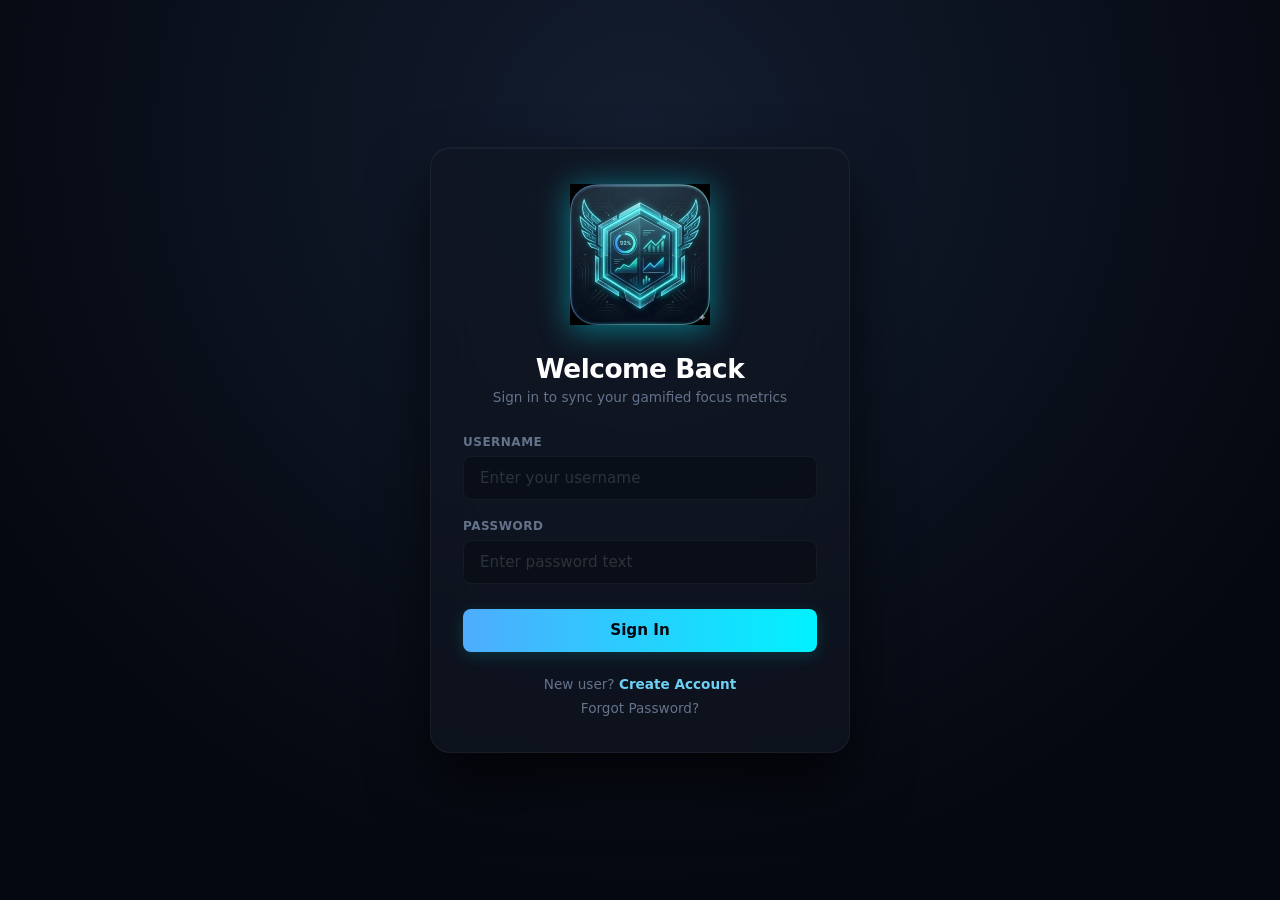
==== pages/auth/auth.html @ 0d452c5f "Creation of fully responsive Landing page, Authentication screen, and Dashboard" ====
<!DOCTYPE html>
<html lang="en">
<head>
    <meta charset="UTF-8">
    <meta name="viewport" content="width=device-width, initial-scale=1.0">
    <title>Authentication - CogniPlan</title>
    <link rel="stylesheet" href="auth-style.css">
</head>
<body>
    <div class="auth-container">
        <!-- Module 1: Sign In View Panel -->
        <div class="glass-card auth-card" id="card-signin">
            
            <!-- High-Fidelity App Icon Asset Container -->
            <div class="app-brand-icon-container">
                <img src="../../assets/logo.jpg" alt="CogniPlan App Icon" class="app-brand-logo-img">
            </div>

            <h2 class="auth-title">Welcome Back</h2>
            <p class="auth-subtitle">Sign in to sync your gamified focus metrics</p>
            
            <form class="auth-form" onsubmit="executeSignIn(event)">
                <div class="input-container">
                    <label for="login-user">Username</label>
                    <input type="text" id="login-user" required placeholder="Enter your username" autocomplete="off">
                </div>
                <div class="input-container">
                    <label for="login-pass">Password</label>
                    <input type="password" id="login-pass" required placeholder="Enter password text">
                </div>
                <button type="submit" class="btn-gradient">Sign In</button>
            </form>

            <div class="auth-links">
                <p>New user? <span class="link-accent" onclick="toggleAuthView('card-signup')">Create Account</span></p>
                <p><span class="link-muted" onclick="toggleAuthView('card-reset')">Forgot Password?</span></p>
            </div>
        </div>

        <!-- Module 2: Create Account View Panel -->
        <div class="glass-card auth-card hidden" id="card-signup">
            
            <div class="shield-badge-container">
                <div class="badge-layout-engine">
                    <div class="badge-wing wing-left">
                        <span class="feather-leaf f1"></span>
                        <span class="feather-leaf f2"></span>
                        <span class="feather-leaf f3"></span>
                    </div>
                    <div class="shield-hex-glow-wrap">
                        <div class="shield-hex-outer">
                            <div class="shield-hex-inner">
                                <div class="shield-hex-bevel">
                                    <div class="shield-internal-crest">
                                        <span class="badge-icon-graphics">✨</span>
                                    </div>
                                </div>
                            </div>
                        </div>
                    </div>
                    <div class="badge-wing wing-right">
                        <span class="feather-leaf f1"></span>
                        <span class="feather-leaf f2"></span>
                        <span class="feather-leaf f3"></span>
                    </div>
                </div>
            </div>

            <h2 class="auth-title">Create Account</h2>
            <p class="auth-subtitle">Initialize your workspace profile metrics</p>
            
            <form class="auth-form" onsubmit="executeSignUp(event)">
                <div class="input-container">
                    <label for="reg-name">Full Name</label>
                    <input type="text" id="reg-name" required placeholder="Your full name">
                </div>
                <div class="input-container">
                    <label for="reg-user">Username / Email</label>
                    <input type="text" id="reg-user" required placeholder="Choose identifier account">
                </div>
                <div class="input-container">
                    <label for="reg-pass">Password</label>
                    <input type="password" id="reg-pass" required placeholder="Create secure password key">
                </div>
                <div class="input-container">
                    <label for="reg-confirm">Confirm Password</label>
                    <input type="password" id="reg-confirm" required placeholder="Repeat secure password key">
                </div>
                <button type="submit" class="btn-gradient">Sign Up</button>
            </form>

            <div class="auth-links">
                <p>Already have an account? <span class="link-accent" onclick="toggleAuthView('card-signin')">Sign In</span></p>
            </div>
        </div>

        <!-- Module 3: Reset Password View Panel -->
        <div class="glass-card auth-card hidden" id="card-reset">
            
            <div class="shield-badge-container">
                <div class="badge-layout-engine">
                    <div class="badge-wing wing-left">
                        <span class="feather-leaf f1"></span>
                        <span class="feather-leaf f2"></span>
                        <span class="feather-leaf f3"></span>
                    </div>
                    <div class="shield-hex-glow-wrap">
                        <div class="shield-hex-outer">
                            <div class="shield-hex-inner">
                                <div class="shield-hex-bevel">
                                    <div class="shield-internal-crest">
                                        <span class="badge-icon-graphics">🔄</span>
                                    </div>
                                </div>
                            </div>
                        </div>
                    </div>
                    <div class="badge-wing wing-right">
                        <span class="feather-leaf f1"></span>
                        <span class="feather-leaf f2"></span>
                        <span class="feather-leaf f3"></span>
                    </div>
                </div>
            </div>

            <h2 class="auth-title">Reset Password</h2>
            <p class="auth-subtitle">Verify address parameters to update your secure access vector</p>
            
            <form class="auth-form" onsubmit="executeReset(event)">
                <div class="input-container">
                    <label for="reset-mail">Email Address</label>
                    <input type="email" id="reset-mail" required placeholder="account@example.com">
                </div>
                <button type="submit" class="btn-gradient">Send Recovery Code</button>
            </form>

            <div class="auth-links">
                <p><span class="link-accent" onclick="toggleAuthView('card-signin')">Return to Sign In</span></p>
            </div>
        </div>
    </div>
    <script src="auth-script.js"></script>
</body>
</html>
---- pages/auth/auth-style.css ----
:root {
    --bg-dark-core: #050810;
    --card-surface: rgba(17, 22, 34, 0.7);
    --border-glass: rgba(255, 255, 255, 0.05);
    --text-primary: #ffffff;
    --text-muted: #64738c;
    --neon-cyan: #aaffec;
    --neon-blue: #6dd1f5;
    --input-bg: rgba(9, 13, 21, 0.65);
}

* {
    margin: 0;
    padding: 0;
    box-sizing: border-box;
    font-family: 'Segoe UI', system-ui, -apple-system, sans-serif;
}

body {
    background-color: var(--bg-dark-core);
    background-image: radial-gradient(circle at 50% 15%, #131d2f 0%, var(--bg-dark-core) 75%);
    color: var(--text-primary);
    min-height: 100vh;
    display: flex;
    justify-content: center;
    align-items: center;
    padding: 2rem 1rem;
    overflow-x: hidden;
}

.auth-container {
    width: 100%;
    max-width: 420px;
    position: relative;
    display: flex;
    justify-content: center;
    align-items: center;
}

/* Glassmorphism Panel Platform Core */
.glass-card {
    background: var(--card-surface);
    backdrop-filter: blur(24px);
    -webkit-backdrop-filter: blur(24px);
    border: 1px solid var(--border-glass);
    border-radius: 20px;
    box-shadow: 0 30px 60px rgba(0, 0, 0, 0.65), 
                inset 0 1px 1px rgba(255, 255, 255, 0.05);
}

.auth-card {
    width: 100%;
    padding: 2.25rem 2rem;
    display: flex;
    flex-direction: column;
    animation: scaleFadeIn 0.35s cubic-bezier(0.16, 1, 0.3, 1);
}

/* App Brand Icon Image Layout Profile */
.app-brand-icon-container {
    display: flex;
    justify-content: center;
    align-items: center;
    width: 100%;
    margin-bottom: 1.75rem;
    position: relative;
}

.app-brand-logo-img {
    width: 140px;
    height: auto;
    object-fit: contain;
    /* Implements the high-intensity neon tech glow shell onto the raw alpha channels of the graphic transparent layer */
    filter: drop-shadow(0 4px 16px rgba(0, 242, 254, 0.45));
    transition: transform 0.3s cubic-bezier(0.16, 1, 0.3, 1);
}

/* Subtle hover interaction adding deep-focus responsiveness */
.app-brand-logo-img:hover {
    transform: scale(1.03);
    filter: drop-shadow(0 6px 20px rgba(0, 242, 254, 0.6));
}

/* Typography Parameters */
.auth-title {
    font-size: 1.65rem;
    font-weight: 700;
    text-align: center;
    margin-bottom: 0.25rem;
    letter-spacing: -0.5px;
}

.auth-subtitle {
    color: var(--text-muted);
    font-size: 0.85rem;
    text-align: center;
    margin-bottom: 1.75rem;
    line-height: 1.4;
}

.auth-form {
    display: flex;
    flex-direction: column;
    gap: 1.15rem;
}

.input-container {
    display: flex;
    flex-direction: column;
    gap: 0.45rem;
}

.input-container label {
    font-size: 0.75rem;
    font-weight: 600;
    color: var(--text-muted);
    text-transform: uppercase;
    letter-spacing: 0.5px;
}

.input-container input {
    background-color: var(--input-bg);
    border: 1px solid var(--border-glass);
    border-radius: 8px;
    padding: 0.75rem 1rem;
    color: var(--text-primary);
    font-size: 0.95rem;
    outline: none;
    transition: border-color 0.2s, box-shadow 0.2s;
}

.input-container input:focus {
    border-color: #6dd1f5;
    box-shadow: 0 0 10px rgba(109, 209, 245, 0.2);
}

.input-container input::placeholder {
    color: rgba(255, 255, 255, 0.15);
}

/* Fluid Call-To-Action Gradient Button Controls */
.btn-gradient {
    background: linear-gradient(90deg, #4facfe 0%, #00f2fe 100%);
    color: #050810;
    border: none;
    border-radius: 8px;
    padding: 0.8rem;
    font-size: 0.95rem;
    font-weight: 700;
    cursor: pointer;
    margin-top: 0.4rem;
    box-shadow: 0 4px 15px rgba(0, 242, 254, 0.15);
    transition: transform 0.2s, box-shadow 0.2s;
}

.btn-gradient:hover {
    transform: translateY(-1px);
    box-shadow: 0 6px 18px rgba(0, 242, 254, 0.25);
}

.auth-links {
    margin-top: 1.5rem;
    text-align: center;
    display: flex;
    flex-direction: column;
    gap: 0.5rem;
    font-size: 0.85rem;
    color: var(--text-muted);
}

.link-accent {
    color: #6dd1f5;
    cursor: pointer;
    font-weight: 600;
}

.link-accent:hover {
    text-decoration: underline;
}

.link-muted {
    cursor: pointer;
}

.link-muted:hover {
    color: var(--text-primary);
}

.hidden {
    display: none !important;
}

@keyframes scaleFadeIn {
    from { opacity: 0; transform: scale(0.97) translateY(4px); }
    to { opacity: 1; transform: scale(1) translateY(0); }
}

/* Center Branding Geometry Layout */
.brand-crest-center-graphic {
    position: relative;
    width: 100%;
    height: 100%;
    display: flex;
    justify-content: center;
    align-items: center;
}

.crest-mini-ring {
    width: 22px;
    height: 22px;
    border: 2px solid rgba(255, 255, 255, 0.85);
    border-radius: 50%;
    box-shadow: 0 0 8px rgba(255, 255, 255, 0.4);
    display: flex;
    justify-content: center;
    align-items: center;
}

.crest-mini-ring::after {
    content: '92%';
    font-size: 0.55rem;
    font-weight: 800;
    color: #ffffff;
    font-family: sans-serif;
}

.crest-pulse-line {
    position: absolute;
    width: 14px;
    height: 10px;
    border-bottom: 2px solid #ffffff;
    border-right: 2px solid #ffffff;
    transform: rotate(-45deg) translate(2px, -2px);
    opacity: 0.9;
}
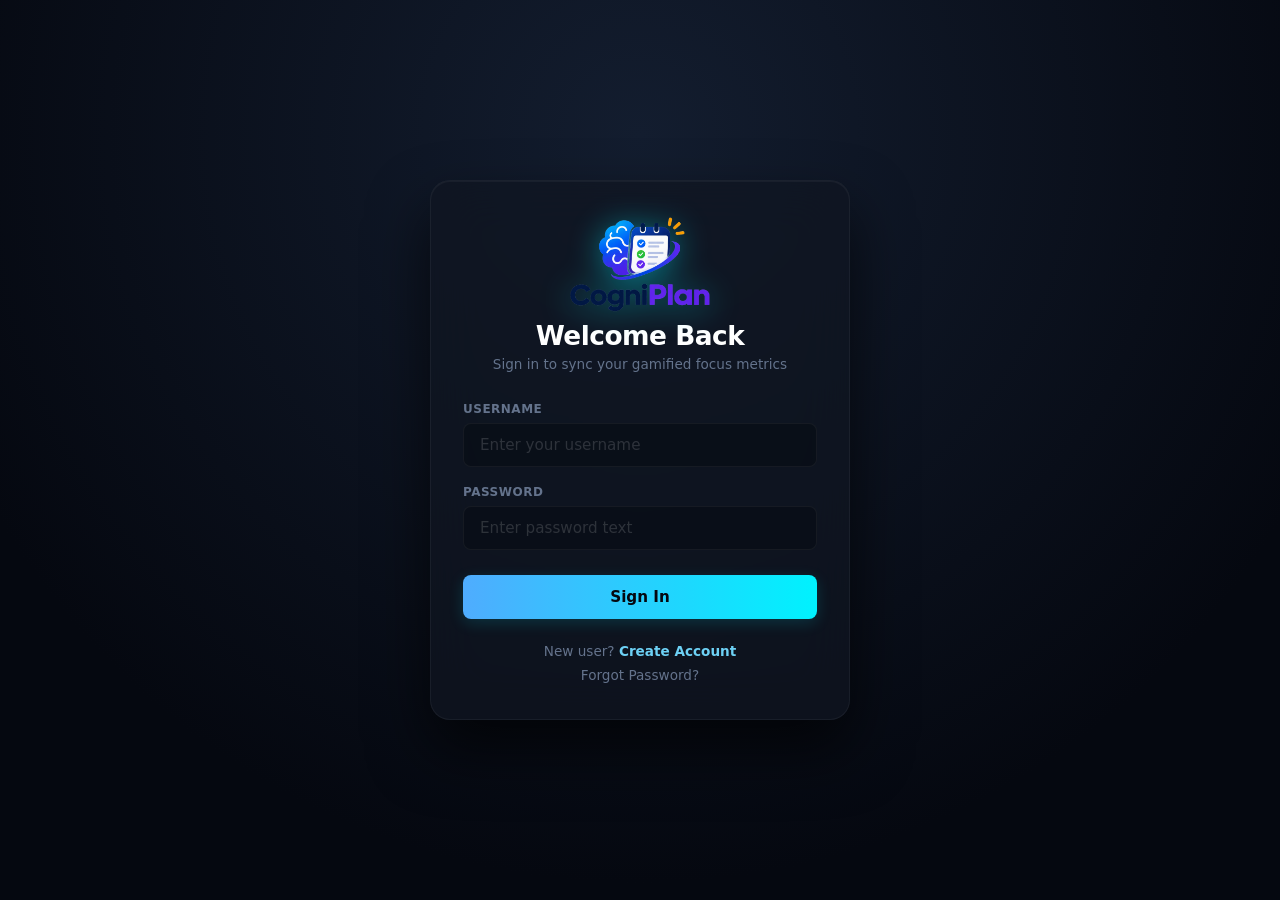
==== commit 672c8070: "Frontend impletation" ====
--- a/pages/auth/auth.html
+++ b/pages/auth/auth.html
@@ -4,6 +4,7 @@
     <meta charset="UTF-8">
     <meta name="viewport" content="width=device-width, initial-scale=1.0">
     <title>Authentication - CogniPlan</title>
+    <link rel="icon" type="image/png" href="../../assets/Logo(1).png">
     <link rel="stylesheet" href="auth-style.css">
 </head>
 <body>
@@ -13,7 +14,7 @@
             
             <!-- High-Fidelity App Icon Asset Container -->
             <div class="app-brand-icon-container">
-                <img src="../../assets/logo.jpg" alt="CogniPlan App Icon" class="app-brand-logo-img">
+                <img src="../../assets/Logo.png" alt="CogniPlan App Icon" class="app-brand-logo-img">
             </div>
 
             <h2 class="auth-title">Welcome Back</h2>
@@ -39,31 +40,9 @@
 
         <!-- Module 2: Create Account View Panel -->
         <div class="glass-card auth-card hidden" id="card-signup">
-            
-            <div class="shield-badge-container">
-                <div class="badge-layout-engine">
-                    <div class="badge-wing wing-left">
-                        <span class="feather-leaf f1"></span>
-                        <span class="feather-leaf f2"></span>
-                        <span class="feather-leaf f3"></span>
-                    </div>
-                    <div class="shield-hex-glow-wrap">
-                        <div class="shield-hex-outer">
-                            <div class="shield-hex-inner">
-                                <div class="shield-hex-bevel">
-                                    <div class="shield-internal-crest">
-                                        <span class="badge-icon-graphics">✨</span>
-                                    </div>
-                                </div>
-                            </div>
-                        </div>
-                    </div>
-                    <div class="badge-wing wing-right">
-                        <span class="feather-leaf f1"></span>
-                        <span class="feather-leaf f2"></span>
-                        <span class="feather-leaf f3"></span>
-                    </div>
-                </div>
+
+            <div class="app-brand-icon-container">
+                <img src="../../assets/Logo.png" alt="CogniPlan App Icon" class="app-brand-logo-img">
             </div>
 
             <h2 class="auth-title">Create Account</h2>
--- a/pages/auth/auth-style.css
+++ b/pages/auth/auth-style.css
@@ -62,22 +62,21 @@
     justify-content: center;
     align-items: center;
     width: 100%;
-    margin-bottom: 1.75rem;
+    margin-bottom: 0.5rem;
     position: relative;
 }
 
 .app-brand-logo-img {
     width: 140px;
     height: auto;
-    object-fit: contain;
-    /* Implements the high-intensity neon tech glow shell onto the raw alpha channels of the graphic transparent layer */
+    object-fit: contain;    /* Implements the high-intensity neon tech glow shell onto the raw alpha channels of the graphic transparent layer */
     filter: drop-shadow(0 4px 16px rgba(0, 242, 254, 0.45));
     transition: transform 0.3s cubic-bezier(0.16, 1, 0.3, 1);
 }
 
 /* Subtle hover interaction adding deep-focus responsiveness */
 .app-brand-logo-img:hover {
-    transform: scale(1.03);
+    transform: scale(1.10);
     filter: drop-shadow(0 6px 20px rgba(0, 242, 254, 0.6));
 }
 
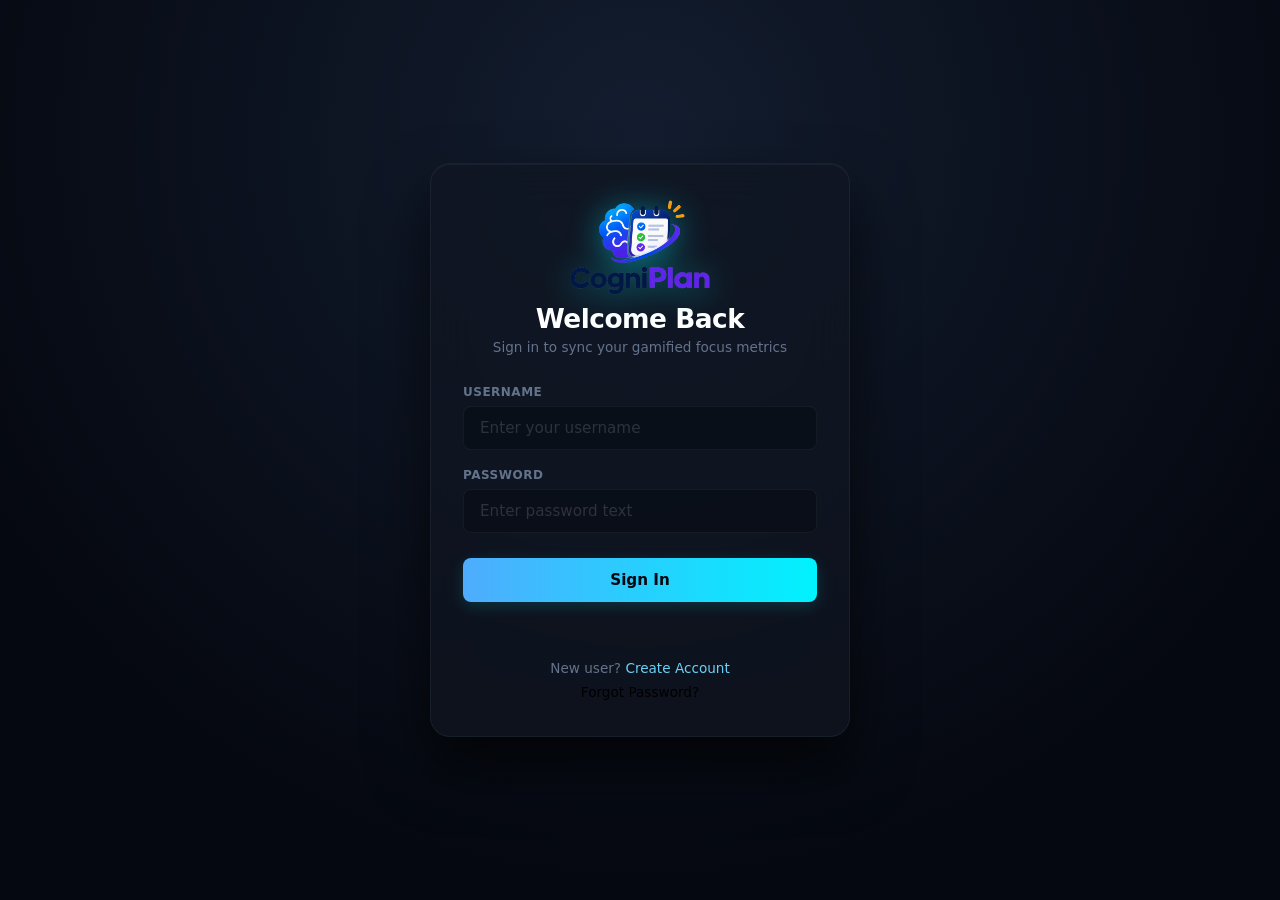
==== commit d4e1c377: "Frontend Bug Fixation" ====
--- a/pages/auth/auth.html
+++ b/pages/auth/auth.html
@@ -6,6 +6,7 @@
     <title>Authentication - CogniPlan</title>
     <link rel="icon" type="image/png" href="../../assets/Logo(1).png">
     <link rel="stylesheet" href="auth-style.css">
+    <link rel="stylesheet" href="../shared-ui.css">
 </head>
 <body>
     <div class="auth-container">
@@ -20,7 +21,7 @@
             <h2 class="auth-title">Welcome Back</h2>
             <p class="auth-subtitle">Sign in to sync your gamified focus metrics</p>
             
-            <form class="auth-form" onsubmit="executeSignIn(event)">
+            <form class="auth-form" onsubmit="executeSignIn(event)" novalidate>
                 <div class="input-container">
                     <label for="login-user">Username</label>
                     <input type="text" id="login-user" required placeholder="Enter your username" autocomplete="off">
@@ -30,11 +31,12 @@
                     <input type="password" id="login-pass" required placeholder="Enter password text">
                 </div>
                 <button type="submit" class="btn-gradient">Sign In</button>
+                <p class="form-feedback" role="status" aria-live="polite"></p>
             </form>
 
             <div class="auth-links">
-                <p>New user? <span class="link-accent" onclick="toggleAuthView('card-signup')">Create Account</span></p>
-                <p><span class="link-muted" onclick="toggleAuthView('card-reset')">Forgot Password?</span></p>
+                <p>New user? <button type="button" class="link-accent" onclick="toggleAuthView('card-signup')">Create Account</button></p>
+                <p><button type="button" class="link-muted" onclick="toggleAuthView('card-reset')">Forgot Password?</button></p>
             </div>
         </div>
 
@@ -48,14 +50,14 @@
             <h2 class="auth-title">Create Account</h2>
             <p class="auth-subtitle">Initialize your workspace profile metrics</p>
             
-            <form class="auth-form" onsubmit="executeSignUp(event)">
+            <form class="auth-form" onsubmit="executeSignUp(event)" novalidate>
                 <div class="input-container">
                     <label for="reg-name">Full Name</label>
                     <input type="text" id="reg-name" required placeholder="Your full name">
                 </div>
                 <div class="input-container">
-                    <label for="reg-user">Username / Email</label>
-                    <input type="text" id="reg-user" required placeholder="Choose identifier account">
+                    <label for="reg-user">Email</label>
+                    <input type="email" id="reg-user" required placeholder="name@example.com" autocomplete="email">
                 </div>
                 <div class="input-container">
                     <label for="reg-pass">Password</label>
@@ -66,10 +68,11 @@
                     <input type="password" id="reg-confirm" required placeholder="Repeat secure password key">
                 </div>
                 <button type="submit" class="btn-gradient">Sign Up</button>
+                <p class="form-feedback" role="status" aria-live="polite"></p>
             </form>
 
             <div class="auth-links">
-                <p>Already have an account? <span class="link-accent" onclick="toggleAuthView('card-signin')">Sign In</span></p>
+                <p>Already have an account? <button type="button" class="link-accent" onclick="toggleAuthView('card-signin')">Sign In</button></p>
             </div>
         </div>
 
@@ -105,19 +108,21 @@
             <h2 class="auth-title">Reset Password</h2>
             <p class="auth-subtitle">Verify address parameters to update your secure access vector</p>
             
-            <form class="auth-form" onsubmit="executeReset(event)">
+            <form class="auth-form" onsubmit="executeReset(event)" novalidate>
                 <div class="input-container">
                     <label for="reset-mail">Email Address</label>
                     <input type="email" id="reset-mail" required placeholder="account@example.com">
                 </div>
                 <button type="submit" class="btn-gradient">Send Recovery Code</button>
+                <p class="form-feedback" role="status" aria-live="polite"></p>
             </form>
 
             <div class="auth-links">
-                <p><span class="link-accent" onclick="toggleAuthView('card-signin')">Return to Sign In</span></p>
+                <p><button type="button" class="link-accent" onclick="toggleAuthView('card-signin')">Return to Sign In</button></p>
             </div>
         </div>
     </div>
+    <script src="../shared-ui.js"></script>
     <script src="auth-script.js"></script>
 </body>
 </html>
--- a/pages/auth/auth-style.css
+++ b/pages/auth/auth-style.css
@@ -185,6 +185,49 @@
     color: var(--text-primary);
 }
 
+.link-accent,
+.link-muted {
+    border: 0;
+    background: transparent;
+    padding: 0;
+    font: inherit;
+}
+
+.form-feedback {
+    min-height: 1.2em;
+    font-size: .82rem;
+    color: #6dd1f5;
+}
+
+.form-feedback--error { color: #f87171; }
+.form-feedback--success { color: #34d399; }
+
+.btn-gradient:disabled {
+    cursor: wait;
+    opacity: .7;
+    transform: none;
+}
+
+.btn-gradient[aria-busy="true"]::after {
+    content: "";
+    display: inline-block;
+    width: .8em;
+    height: .8em;
+    margin-left: .65em;
+    vertical-align: -.1em;
+    border: 2px solid currentColor;
+    border-right-color: transparent;
+    border-radius: 50%;
+    animation: auth-spin .7s linear infinite;
+}
+
+@keyframes auth-spin { to { transform: rotate(360deg); } }
+
+@media (max-width: 480px) {
+    body { padding: 1rem .75rem; align-items: flex-start; }
+    .auth-card { padding: 1.5rem 1.25rem; }
+}
+
 .hidden {
     display: none !important;
 }
--- a/pages/shared-ui.css
+++ b/pages/shared-ui.css
@@ -0,0 +1,416 @@
+.app-toast-region {
+  position: fixed;
+  right: 20px;
+  bottom: 20px;
+  z-index: 3000;
+  display: grid;
+  gap: 10px;
+  width: min(360px, calc(100vw - 32px));
+}
+
+.app-toast {
+  padding: 14px 16px;
+  border: 1px solid rgba(148, 163, 184, .35);
+  border-left: 4px solid #06b6d4;
+  border-radius: 10px;
+  background: #101827;
+  color: #f8fafc;
+  box-shadow: 0 12px 32px rgba(0, 0, 0, .28);
+  font: 500 14px/1.45 system-ui, sans-serif;
+}
+
+.app-toast--error {
+  border-left-color: #ef4444;
+}
+
+.app-toast--success {
+  border-left-color: #10b981;
+}
+
+:where(button, a, input, select, textarea, [role="button"], .filter-opt):focus-visible {
+  outline: 3px solid #22d3ee;
+  outline-offset: 3px;
+}
+
+.sidebar-nav__toggle[role="button"] {
+  cursor: pointer;
+}
+
+.app-account-menu-host {
+  position: relative;
+}
+
+.app-account-menu {
+  position: absolute;
+  z-index: 2100;
+  top: calc(100% + 8px);
+  right: 0;
+  min-width: 160px;
+  padding: 6px;
+  border: 1px solid rgba(148, 163, 184, .35);
+  border-radius: 10px;
+  background: #101827;
+  box-shadow: 0 12px 32px rgba(0, 0, 0, .28);
+}
+
+.app-account-menu[hidden] {
+  display: none;
+}
+
+.app-account-menu__item {
+  display: block;
+  width: 100%;
+  padding: 10px 12px;
+  border: 0;
+  border-radius: 6px;
+  background: transparent;
+  color: #f8fafc;
+  text-align: left;
+  font: inherit;
+  cursor: pointer;
+}
+
+.app-account-menu__item:hover {
+  background: rgba(148, 163, 184, .14);
+}
+
+.app-account-menu__item--logout {
+  color: #fca5a5;
+}
+
+.profile-container .sidebar-nav.expanded {
+  width: 220px;
+}
+
+.profile-container .sidebar-nav.expanded .nav-label {
+  display: inline;
+  opacity: 1;
+  visibility: visible;
+}
+
+.profile-container .sidebar-nav.expanded .menu-cluster__link {
+  width: 100%;
+  justify-content: flex-start;
+}
+
+body[data-theme="light"] {
+  background: #f3f6fb !important;
+  color: #172033 !important;
+}
+
+body[data-theme="light"] :is(.sidebar-nav, .kanban-col, .kanban-column, .task-card,
+  .profile-card, .settings-card, .analytics-card, .insight-card, .chat-conversation-viewport,
+  .contact-list-panel, .day-timeline-panel, .kpi-card, .timeline-card, .calendar-grid-wrapper) {
+  background-color: #fff !important;
+  color: #172033 !important;
+  border-color: #dce4ef !important;
+}
+
+body[data-theme="light"] :is(.task-card__heading, .card-heading, .column-title, .kanban-col__title,
+  .section-title, .card-title, .insight-title, .chat-header-name, .timeline-card__title,
+  .contact-name, .form-label, .settings-row h3, .profile-title, .report-title) {
+  color: #172033 !important;
+}
+
+body[data-theme="light"] :is(.kpi-label, .metric-label, .metric-stats, .progress-label, .filter-label,
+  .contact-preview, .contact-preview-active, .contact-time, .contact-time-active, .meta-line,
+  .time-range, .chat-empty-state, .calendar-empty-state) {
+  color: #475569 !important;
+}
+
+body[data-theme="light"] :is(.chat-messages-container, .cards-list-container, .kanban-col__cards,
+  .calendar-grid-body, .timeline-scroll-container) {
+  background-color: #f7f9fc !important;
+}
+
+body.compact-mode :is(.task-card, .kanban-card, .kanban-col, .kanban-column, .settings-row) {
+  padding-top: .65rem !important;
+  padding-bottom: .65rem !important;
+}
+
+body[data-theme="light"] :is(.contact-list, .chat-messages-container, .workspace-header, .main-wrapper,
+  .primary-workspace, .tasks-workspace, .report-workspace, .settings-container, .tasks-container,
+  .calendar-container, .message-container, .dashboard-container, .reports-container) {
+  background-color: #f3f6fb !important;
+  color: #172033 !important;
+}
+
+body[data-theme="light"] :is(.chat-input-field, .form-input, .dropdown-control, .task-modal input,
+  .task-modal textarea, .task-modal select) {
+  background-color: #fff !important;
+  color: #172033 !important;
+  border-color: #cbd5e1 !important;
+}
+
+body[data-theme="light"] .app-toast {
+  background: #fff;
+  color: #172033;
+}
+
+body[data-theme="light"] .menu-cluster__link.active,
+body[data-theme="light"] .menu-cluster__link:hover {
+  color: #0369a1 !important;
+  background-color: #e0f2fe !important;
+}
+
+body[data-theme="light"] :is(.segment-btn.active, .filter-opt.active) {
+  color: #172033 !important;
+  background-color: #e2e8f0 !important;
+}
+
+body[data-theme="light"] .color-dot.active {
+  border-color: #172033 !important;
+}
+
+html[data-accent="cyan"] {
+  --app-accent: #06b6d4;
+}
+
+html[data-accent="purple"] {
+  --app-accent: #9c27b0;
+}
+
+html[data-accent="pink"] {
+  --app-accent: #ec4899;
+}
+
+html[data-accent="orange"] {
+  --app-accent: #f97316;
+}
+
+html[data-accent="green"] {
+  --app-accent: #10b981;
+}
+
+html[data-accent] :is(.btn-primary, .btn-update-profile, .submit-btn, .btn-send) {
+  border-color: var(--app-accent) !important;
+  background-color: var(--app-accent) !important;
+}
+
+body[data-font-size="small"] {
+  font-size: 14px;
+}
+
+body[data-font-size="large"] {
+  font-size: 18px;
+}
+
+html[data-accent] :is(.menu-cluster__link.active, .menu-cluster__link:hover, .filter-btn.active, .filter-opt.active) {
+  color: var(--app-accent) !important;
+}
+
+@media (max-width: 760px) {
+  body {
+    width: 100%;
+    min-width: 0;
+    height: auto !important;
+    overflow: auto !important;
+  }
+
+  :is(.dashboard-container, .tasks-container, .calendar-container, .reports-container,
+    .settings-container, .messages-container, .message-container, .profile-container) {
+    width: 100% !important;
+    min-height: 100vh;
+    height: auto !important;
+    overflow: visible !important;
+  }
+
+  :is(.primary-workspace, .main-wrapper, .report-workspace, .tasks-workspace, .settings-workspace) {
+    width: calc(100% - 60px) !important;
+    min-width: 0 !important;
+    margin-left: 60px !important;
+    padding: 18px !important;
+    box-sizing: border-box;
+    overflow: visible !important;
+  }
+
+  :is(.analytics-grid, .insights-grid, .profile-workspace-grid, .settings-grid, .workspace-layout) {
+    grid-template-columns: minmax(0, 1fr) !important;
+  }
+
+  :is(.kanban-grid, .kanban-board-grid, .calendar-grid-body) {
+    overflow-x: auto;
+  }
+
+  .kpi-row {
+    display: grid !important;
+    grid-template-columns: minmax(0, 1fr) !important;
+    overflow: visible !important;
+  }
+
+  .kpi-card {
+    min-width: 0;
+  }
+
+  .analytics-grid {
+    flex-direction: column !important;
+  }
+
+  .insights-grid {
+    display: grid !important;
+    grid-template-columns: minmax(0, 1fr) !important;
+    width: 100%;
+  }
+
+  .insight-card {
+    min-width: 0;
+  }
+
+  .chart-container {
+    max-width: 100%;
+    overflow-x: auto;
+  }
+
+  .chart-svg {
+    min-width: 500px;
+  }
+
+  .kanban-grid {
+    grid-template-columns: repeat(4, minmax(260px, 85vw)) !important;
+  }
+
+  .kanban-board-grid {
+    display: flex !important;
+    flex-direction: row;
+  }
+
+  .kanban-column {
+    width: min(320px, 82vw) !important;
+  }
+
+  .tasks-workspace {
+    height: auto !important;
+    min-height: 100vh;
+  }
+
+  .dashboard-container>.main-wrapper {
+    width: calc(100% - 70px) !important;
+    margin-left: 0 !important;
+    padding: 0 !important;
+  }
+
+  .profile-container>.main-wrapper {
+    width: calc(100% - 70px) !important;
+    margin-left: 0 !important;
+  }
+
+  .workspace-grid {
+    grid-template-columns: minmax(0, 1fr) !important;
+    height: auto !important;
+    overflow: visible !important;
+  }
+
+  .primary-workspace {
+    width: auto !important;
+    margin-left: 0 !important;
+    height: auto !important;
+    overflow: visible !important;
+  }
+
+  .message-container {
+    height: auto !important;
+    min-height: 100vh;
+    flex-direction: column;
+  }
+
+  .workspace-body {
+    height: auto !important;
+    overflow: visible !important;
+    flex-direction: column;
+  }
+
+  .contact-list {
+    width: 100% !important;
+    max-height: 250px;
+    overflow-y: auto;
+  }
+
+  .chat-conversation-viewport {
+    min-height: 55vh;
+  }
+
+  .calendar-container>.main-wrapper {
+    height: auto !important;
+  }
+
+  .settings-row {
+    flex-wrap: wrap;
+    gap: 12px;
+  }
+
+  .segmented-control {
+    width: 100%;
+    max-width: 100%;
+  }
+
+  .segment-btn {
+    flex: 1;
+    padding-right: 8px;
+    padding-left: 8px;
+  }
+
+  .bottom-bar {
+    flex-wrap: wrap;
+    gap: 12px;
+  }
+
+  .action-btns {
+    flex-wrap: wrap;
+  }
+
+  .calendar-grid-body {
+    grid-template-rows: none !important;
+    grid-auto-rows: minmax(68px, auto);
+  }
+
+  .grid-day {
+    min-height: 68px;
+  }
+
+  :is(.report-header, .profile-header, .tasks-header, .calendar-header, .chat-header-bar) {
+    flex-wrap: wrap;
+    gap: 12px;
+  }
+
+  .chat-input-bar {
+    position: sticky;
+    bottom: 0;
+  }
+}
+
+@media (max-width: 480px) {
+  .calendar-header {
+    align-items: flex-start;
+    flex-direction: column;
+  }
+
+  .calendar-header__controls {
+    width: 100%;
+    min-width: 0;
+    justify-content: flex-start !important;
+  }
+
+  .filter-options {
+    min-width: 0;
+    max-width: 100%;
+    flex-wrap: wrap;
+  }
+
+  .message-container>.main-wrapper {
+    width: calc(100% - 60px);
+    min-width: 0;
+    box-sizing: border-box;
+  }
+}
+
+@media (prefers-reduced-motion: reduce) {
+
+  *,
+  *::before,
+  *::after {
+    scroll-behavior: auto !important;
+    animation-duration: .01ms !important;
+    animation-iteration-count: 1 !important;
+    transition-duration: .01ms !important;
+  }
+}
